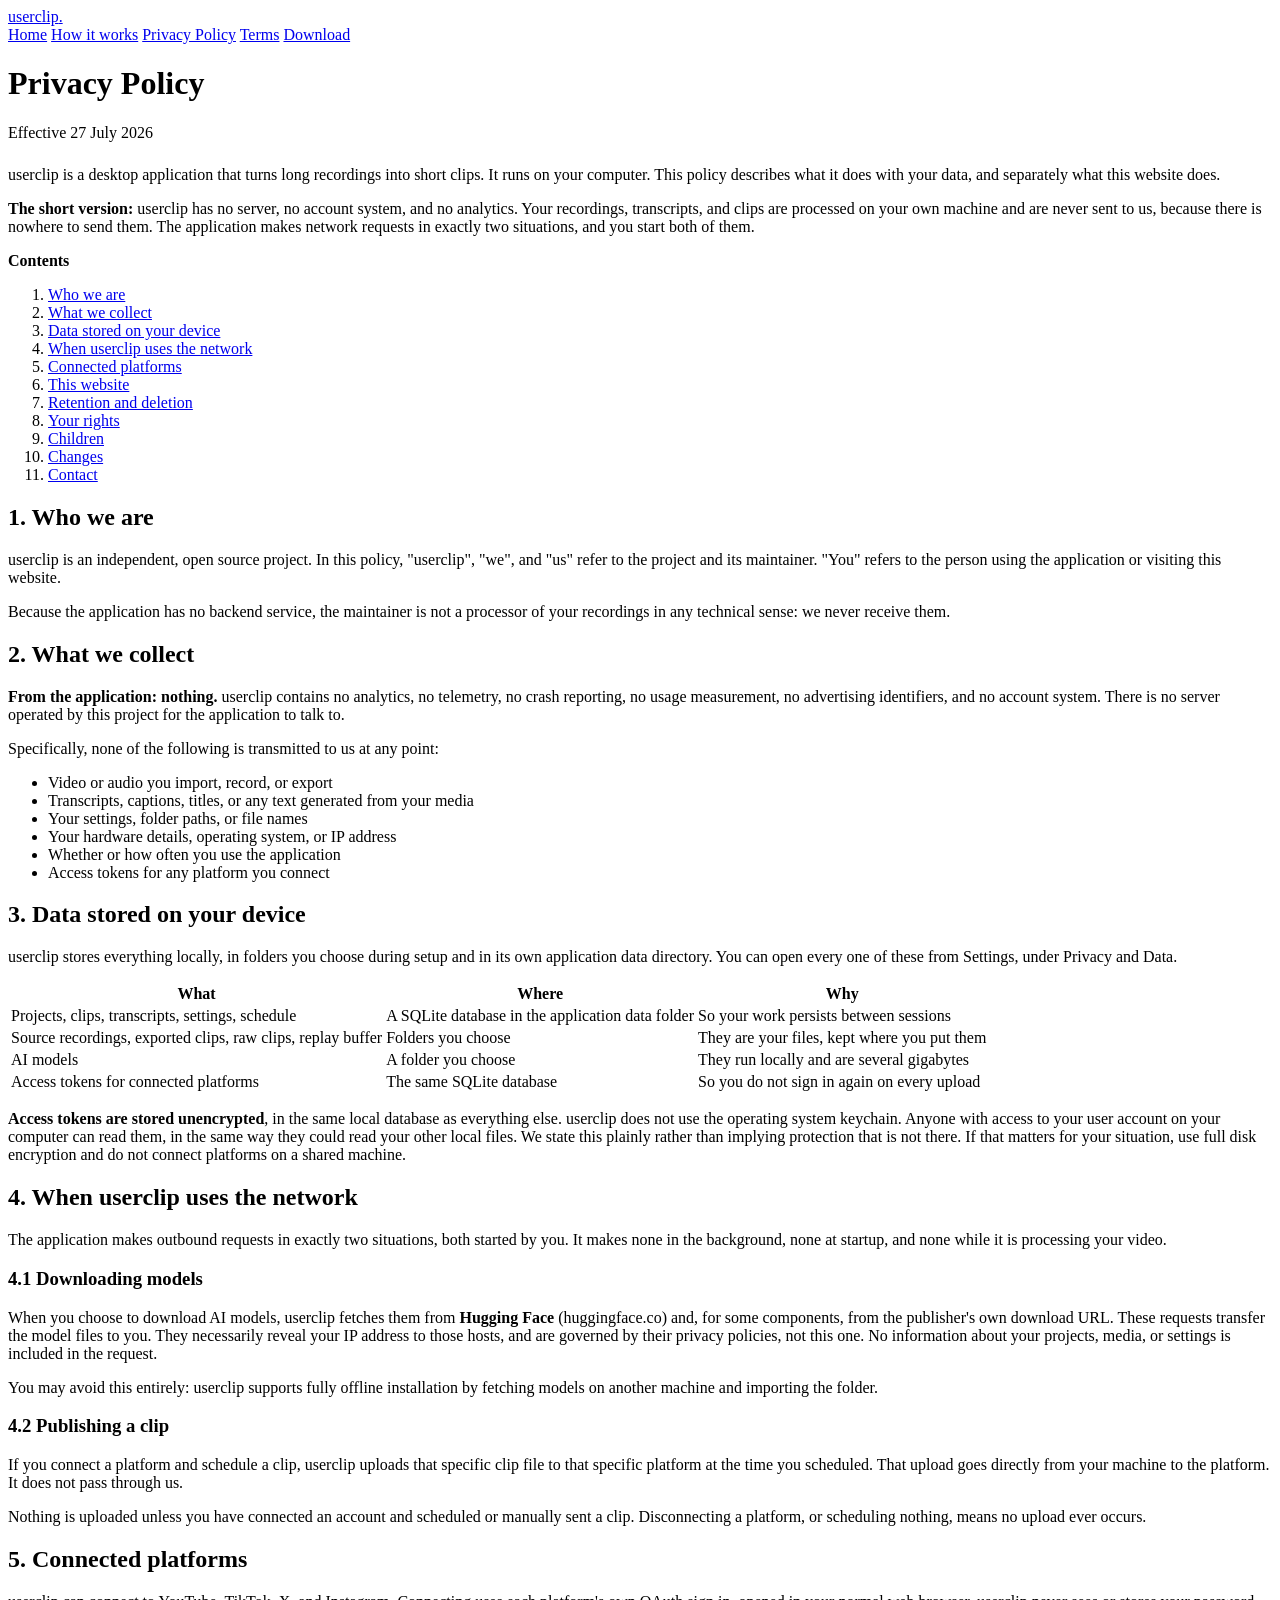
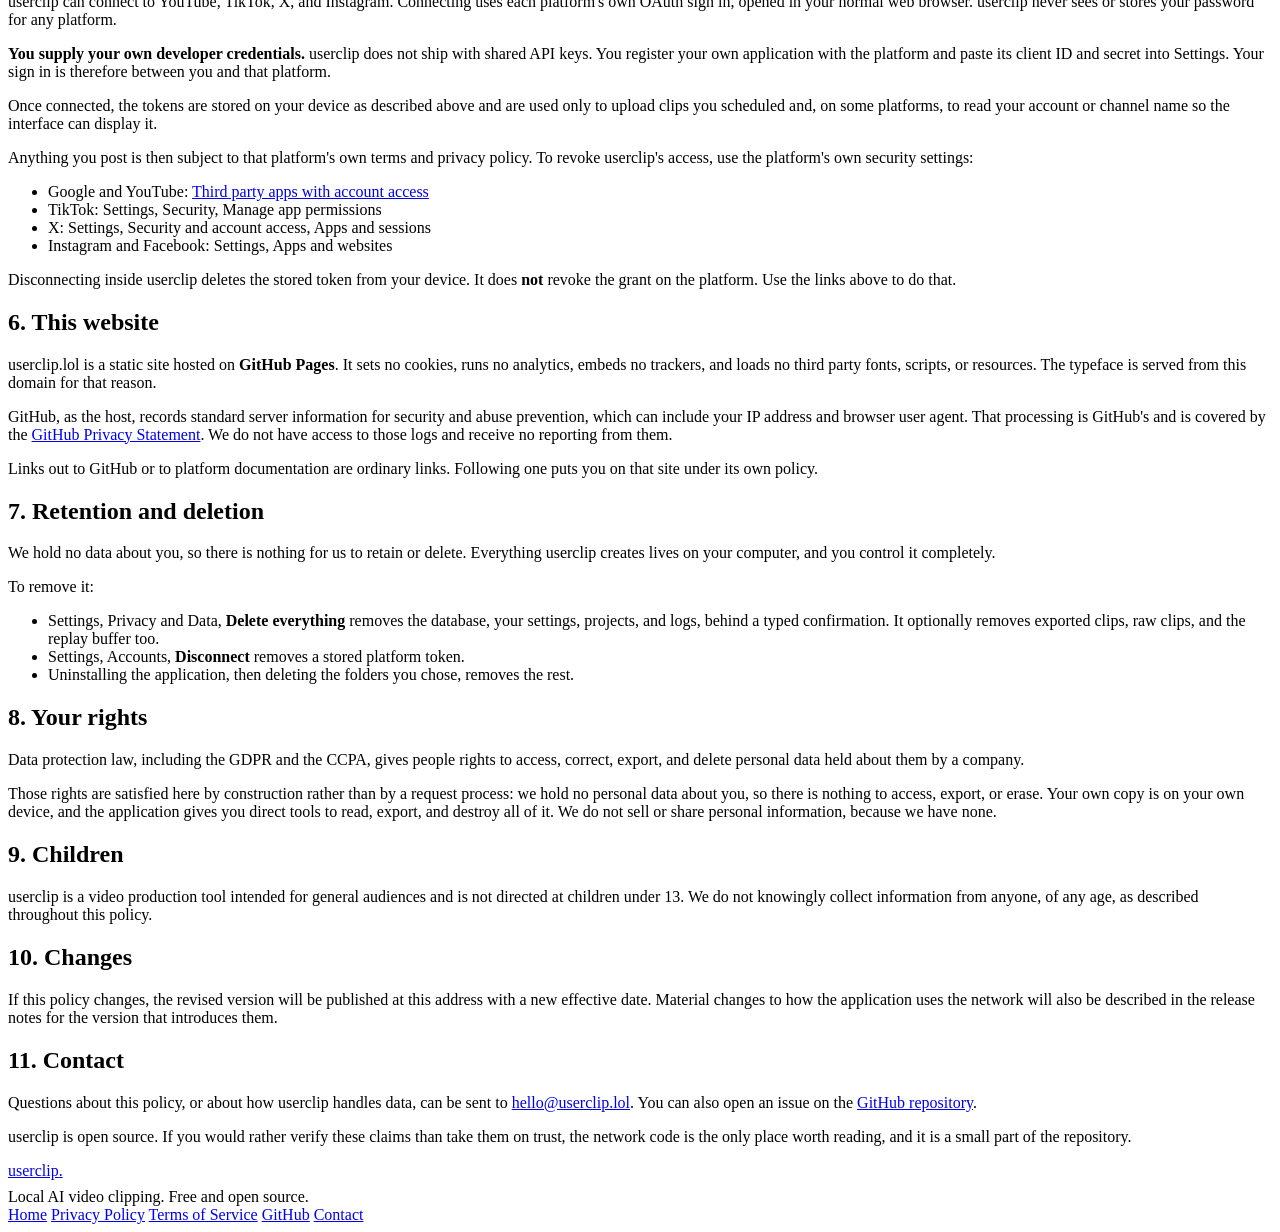
==== docs/privacy/index.html @ c7c65d2a "Add files via upload" ====
<!doctype html>
<html lang="en" class="no-js">
<head>
<meta charset="utf-8">
<meta name="viewport" content="width=device-width, initial-scale=1">
<title>Privacy Policy - userclip</title>
<meta name="description" content="How userclip handles your data. Everything is processed on your own machine; the only outbound traffic is the model downloader and platforms you connect yourself.">
<link rel="canonical" href="https://userclip.lol/privacy">
<link rel="stylesheet" href="/styles.css">
<script>document.documentElement.classList.remove("no-js");</script>
</head>
<body>
<div class="ambient" aria-hidden="true"></div>

<div class="page">
<header class="site-header">
  <div class="wrap">
    <a class="wordmark" href="/">userclip<span>.</span></a>
    <nav class="site-nav" aria-label="Main">
      <a href="/">Home</a>
      <a href="/#pipeline">How it works</a>
      <a href="/privacy" aria-current="page">Privacy Policy</a>
      <a href="/terms">Terms</a>
      <a class="nav-cta" href="https://github.com/JURMR/userclip/releases">Download</a>
    </nav>
  </div>
</header>

<main class="legal">
<div class="wrap wrap-narrow">

<h1>Privacy Policy</h1>
<span class="effective">Effective 27 July 2026</span>

<p style="margin-top:1.5rem">
  userclip is a desktop application that turns long recordings into short clips.
  It runs on your computer. This policy describes what it does with your data,
  and separately what this website does.
</p>

<p>
  <strong>The short version:</strong> userclip has no server, no account system,
  and no analytics. Your recordings, transcripts, and clips are processed on your
  own machine and are never sent to us, because there is nowhere to send them.
  The application makes network requests in exactly two situations, and you start
  both of them.
</p>

<div class="toc">
  <p><strong>Contents</strong></p>
  <ol>
    <li><a href="#who">Who we are</a></li>
    <li><a href="#collect">What we collect</a></li>
    <li><a href="#local">Data stored on your device</a></li>
    <li><a href="#network">When userclip uses the network</a></li>
    <li><a href="#platforms">Connected platforms</a></li>
    <li><a href="#website">This website</a></li>
    <li><a href="#retention">Retention and deletion</a></li>
    <li><a href="#rights">Your rights</a></li>
    <li><a href="#children">Children</a></li>
    <li><a href="#changes">Changes</a></li>
    <li><a href="#contact">Contact</a></li>
  </ol>
</div>

<h2 id="who">1. Who we are</h2>
<p>
  userclip is an independent, open source project. In this policy, "userclip",
  "we", and "us" refer to the project and its maintainer. "You" refers to the
  person using the application or visiting this website.
</p>
<p>
  Because the application has no backend service, the maintainer is not a
  processor of your recordings in any technical sense: we never receive them.
</p>

<h2 id="collect">2. What we collect</h2>
<p><strong>From the application: nothing.</strong> userclip contains no
analytics, no telemetry, no crash reporting, no usage measurement, no
advertising identifiers, and no account system. There is no server operated by
this project for the application to talk to.</p>

<p>Specifically, none of the following is transmitted to us at any point:</p>
<ul>
  <li>Video or audio you import, record, or export</li>
  <li>Transcripts, captions, titles, or any text generated from your media</li>
  <li>Your settings, folder paths, or file names</li>
  <li>Your hardware details, operating system, or IP address</li>
  <li>Whether or how often you use the application</li>
  <li>Access tokens for any platform you connect</li>
</ul>

<h2 id="local">3. Data stored on your device</h2>
<p>
  userclip stores everything locally, in folders you choose during setup and in
  its own application data directory. You can open every one of these from
  Settings, under Privacy and Data.
</p>

<table>
  <thead>
    <tr><th>What</th><th>Where</th><th>Why</th></tr>
  </thead>
  <tbody>
    <tr>
      <td>Projects, clips, transcripts, settings, schedule</td>
      <td>A SQLite database in the application data folder</td>
      <td>So your work persists between sessions</td>
    </tr>
    <tr>
      <td>Source recordings, exported clips, raw clips, replay buffer</td>
      <td>Folders you choose</td>
      <td>They are your files, kept where you put them</td>
    </tr>
    <tr>
      <td>AI models</td>
      <td>A folder you choose</td>
      <td>They run locally and are several gigabytes</td>
    </tr>
    <tr>
      <td>Access tokens for connected platforms</td>
      <td>The same SQLite database</td>
      <td>So you do not sign in again on every upload</td>
    </tr>
  </tbody>
</table>

<p>
  <strong>Access tokens are stored unencrypted</strong>, in the same local
  database as everything else. userclip does not use the operating system
  keychain. Anyone with access to your user account on your computer can read
  them, in the same way they could read your other local files. We state this
  plainly rather than implying protection that is not there. If that matters for
  your situation, use full disk encryption and do not connect platforms on a
  shared machine.
</p>

<h2 id="network">4. When userclip uses the network</h2>
<p>
  The application makes outbound requests in exactly two situations, both
  started by you. It makes none in the background, none at startup, and none
  while it is processing your video.
</p>

<h3>4.1 Downloading models</h3>
<p>
  When you choose to download AI models, userclip fetches them from
  <strong>Hugging Face</strong> (huggingface.co) and, for some components, from
  the publisher's own download URL. These requests transfer the model files to
  you. They necessarily reveal your IP address to those hosts, and are governed
  by their privacy policies, not this one. No information about your projects,
  media, or settings is included in the request.
</p>
<p>
  You may avoid this entirely: userclip supports fully offline installation by
  fetching models on another machine and importing the folder.
</p>

<h3>4.2 Publishing a clip</h3>
<p>
  If you connect a platform and schedule a clip, userclip uploads that specific
  clip file to that specific platform at the time you scheduled. That upload
  goes directly from your machine to the platform. It does not pass through us.
</p>
<p>
  Nothing is uploaded unless you have connected an account and scheduled or
  manually sent a clip. Disconnecting a platform, or scheduling nothing, means
  no upload ever occurs.
</p>

<h2 id="platforms">5. Connected platforms</h2>
<p>
  userclip can connect to YouTube, TikTok, X, and Instagram. Connecting uses each
  platform's own OAuth sign in, opened in your normal web browser. userclip never
  sees or stores your password for any platform.
</p>
<p>
  <strong>You supply your own developer credentials.</strong> userclip does not
  ship with shared API keys. You register your own application with the platform
  and paste its client ID and secret into Settings. Your sign in is therefore
  between you and that platform.
</p>
<p>
  Once connected, the tokens are stored on your device as described above and
  are used only to upload clips you scheduled and, on some platforms, to read
  your account or channel name so the interface can display it.
</p>
<p>
  Anything you post is then subject to that platform's own terms and privacy
  policy. To revoke userclip's access, use the platform's own security settings:
</p>
<ul>
  <li>Google and YouTube: <a href="https://myaccount.google.com/permissions" rel="noopener">Third party apps with account access</a></li>
  <li>TikTok: Settings, Security, Manage app permissions</li>
  <li>X: Settings, Security and account access, Apps and sessions</li>
  <li>Instagram and Facebook: Settings, Apps and websites</li>
</ul>
<p>
  Disconnecting inside userclip deletes the stored token from your device. It
  does <strong>not</strong> revoke the grant on the platform. Use the links above
  to do that.
</p>

<h2 id="website">6. This website</h2>
<p>
  userclip.lol is a static site hosted on <strong>GitHub Pages</strong>. It sets
  no cookies, runs no analytics, embeds no trackers, and loads no third party
  fonts, scripts, or resources. The typeface is served from this domain for that
  reason.
</p>
<p>
  GitHub, as the host, records standard server information for security and
  abuse prevention, which can include your IP address and browser user agent.
  That processing is GitHub's and is covered by the
  <a href="https://docs.github.com/site-policy/privacy-policies/github-general-privacy-statement" rel="noopener">GitHub Privacy Statement</a>.
  We do not have access to those logs and receive no reporting from them.
</p>
<p>
  Links out to GitHub or to platform documentation are ordinary links. Following
  one puts you on that site under its own policy.
</p>

<h2 id="retention">7. Retention and deletion</h2>
<p>
  We hold no data about you, so there is nothing for us to retain or delete.
  Everything userclip creates lives on your computer, and you control it
  completely.
</p>
<p>To remove it:</p>
<ul>
  <li>Settings, Privacy and Data, <strong>Delete everything</strong> removes the database, your settings, projects, and logs, behind a typed confirmation. It optionally removes exported clips, raw clips, and the replay buffer too.</li>
  <li>Settings, Accounts, <strong>Disconnect</strong> removes a stored platform token.</li>
  <li>Uninstalling the application, then deleting the folders you chose, removes the rest.</li>
</ul>

<h2 id="rights">8. Your rights</h2>
<p>
  Data protection law, including the GDPR and the CCPA, gives people rights to
  access, correct, export, and delete personal data held about them by a company.
</p>
<p>
  Those rights are satisfied here by construction rather than by a request
  process: we hold no personal data about you, so there is nothing to access,
  export, or erase. Your own copy is on your own device, and the application
  gives you direct tools to read, export, and destroy all of it. We do not sell
  or share personal information, because we have none.
</p>

<h2 id="children">9. Children</h2>
<p>
  userclip is a video production tool intended for general audiences and is not
  directed at children under 13. We do not knowingly collect information from
  anyone, of any age, as described throughout this policy.
</p>

<h2 id="changes">10. Changes</h2>
<p>
  If this policy changes, the revised version will be published at this address
  with a new effective date. Material changes to how the application uses the
  network will also be described in the release notes for the version that
  introduces them.
</p>

<h2 id="contact">11. Contact</h2>
<p>
  Questions about this policy, or about how userclip handles data, can be sent to
  <a href="mailto:hello@userclip.lol">hello@userclip.lol</a>. You can also open
  an issue on the <a href="https://github.com/JURMR/userclip" rel="noopener">GitHub repository</a>.
</p>
<p class="subtle">
  userclip is open source. If you would rather verify these claims than take
  them on trust, the network code is the only place worth reading, and it is a
  small part of the repository.
</p>

</div>
</main>

<footer class="site-footer">
  <div class="wrap">
    <div>
      <a class="wordmark" href="/">userclip<span>.</span></a>
      <p class="subtle" style="margin:0.5rem 0 0">Local AI video clipping. Free and open source.</p>
    </div>
    <nav aria-label="Footer">
      <a href="/">Home</a>
      <a href="/privacy">Privacy Policy</a>
      <a href="/terms">Terms of Service</a>
      <a href="https://github.com/JURMR/userclip">GitHub</a>
      <a href="mailto:hello@userclip.lol">Contact</a>
    </nav>
  </div>
</footer>
</div>
</body>
</html>
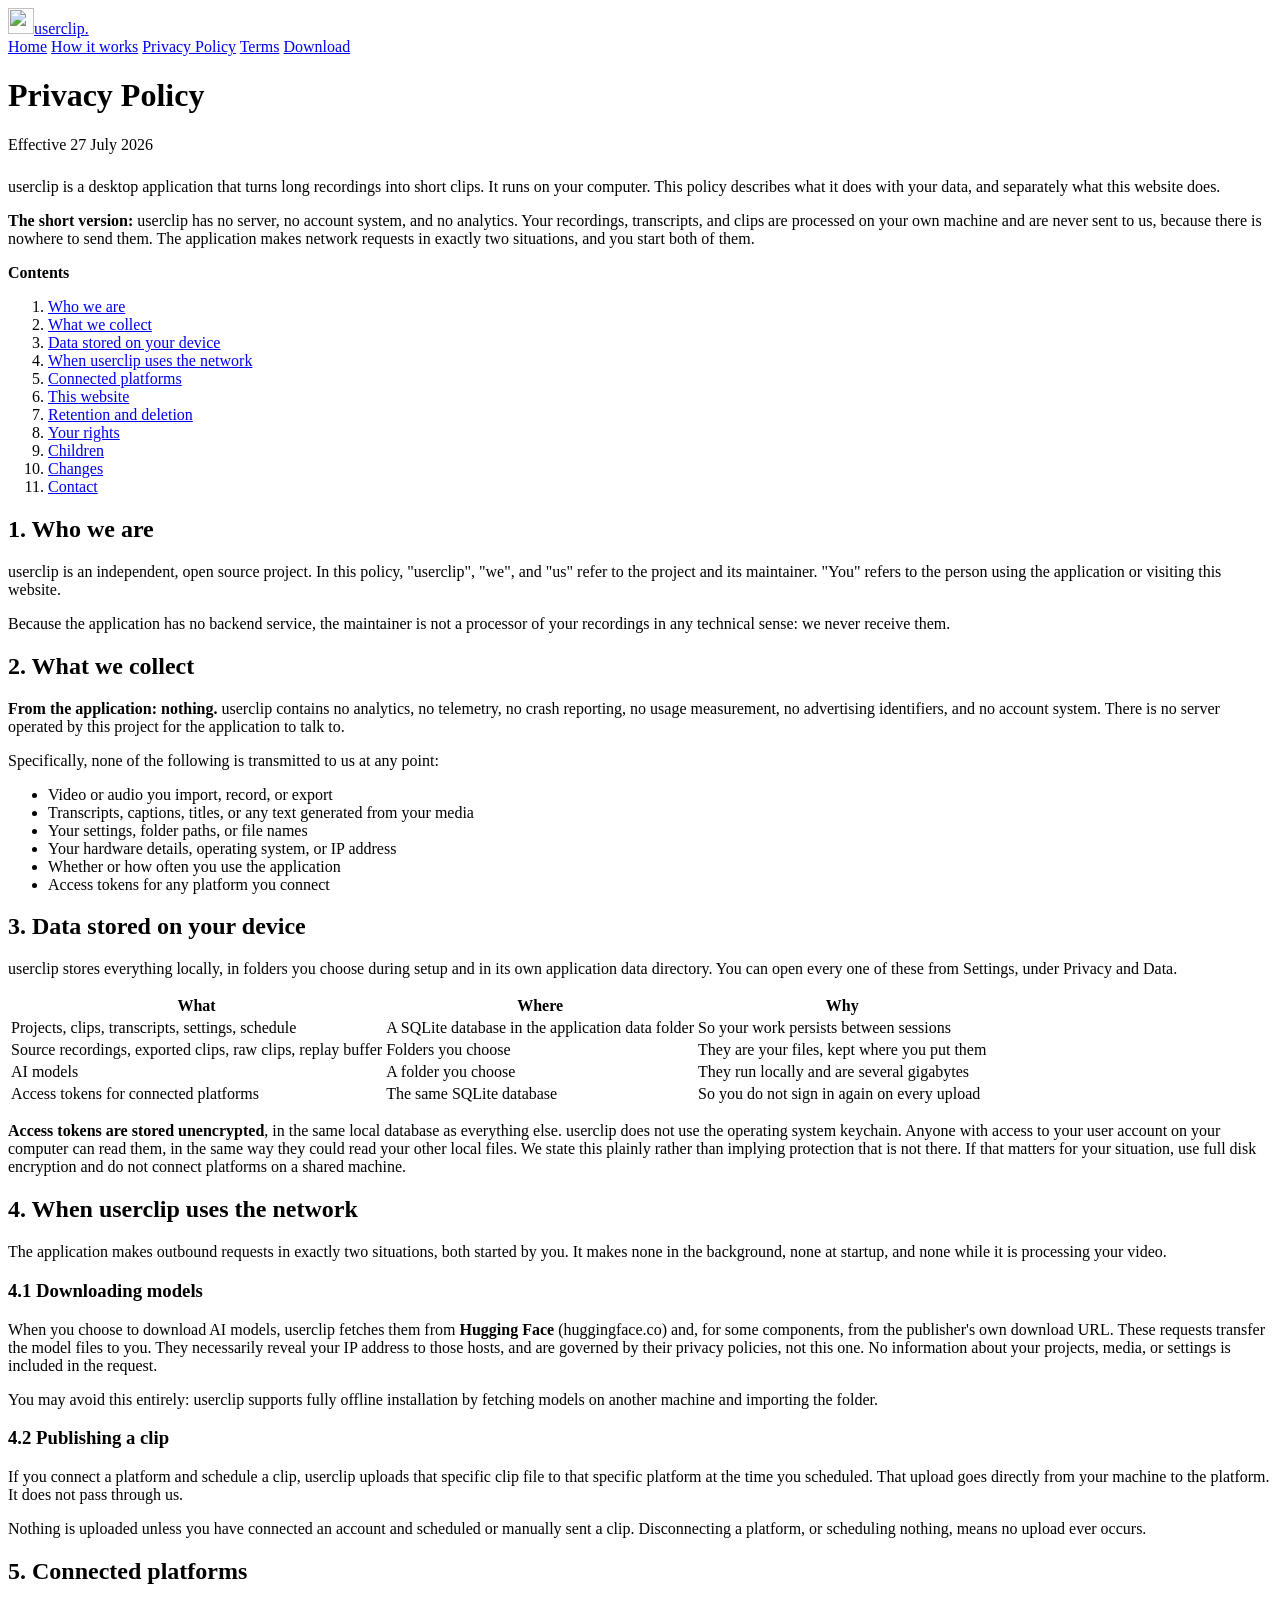
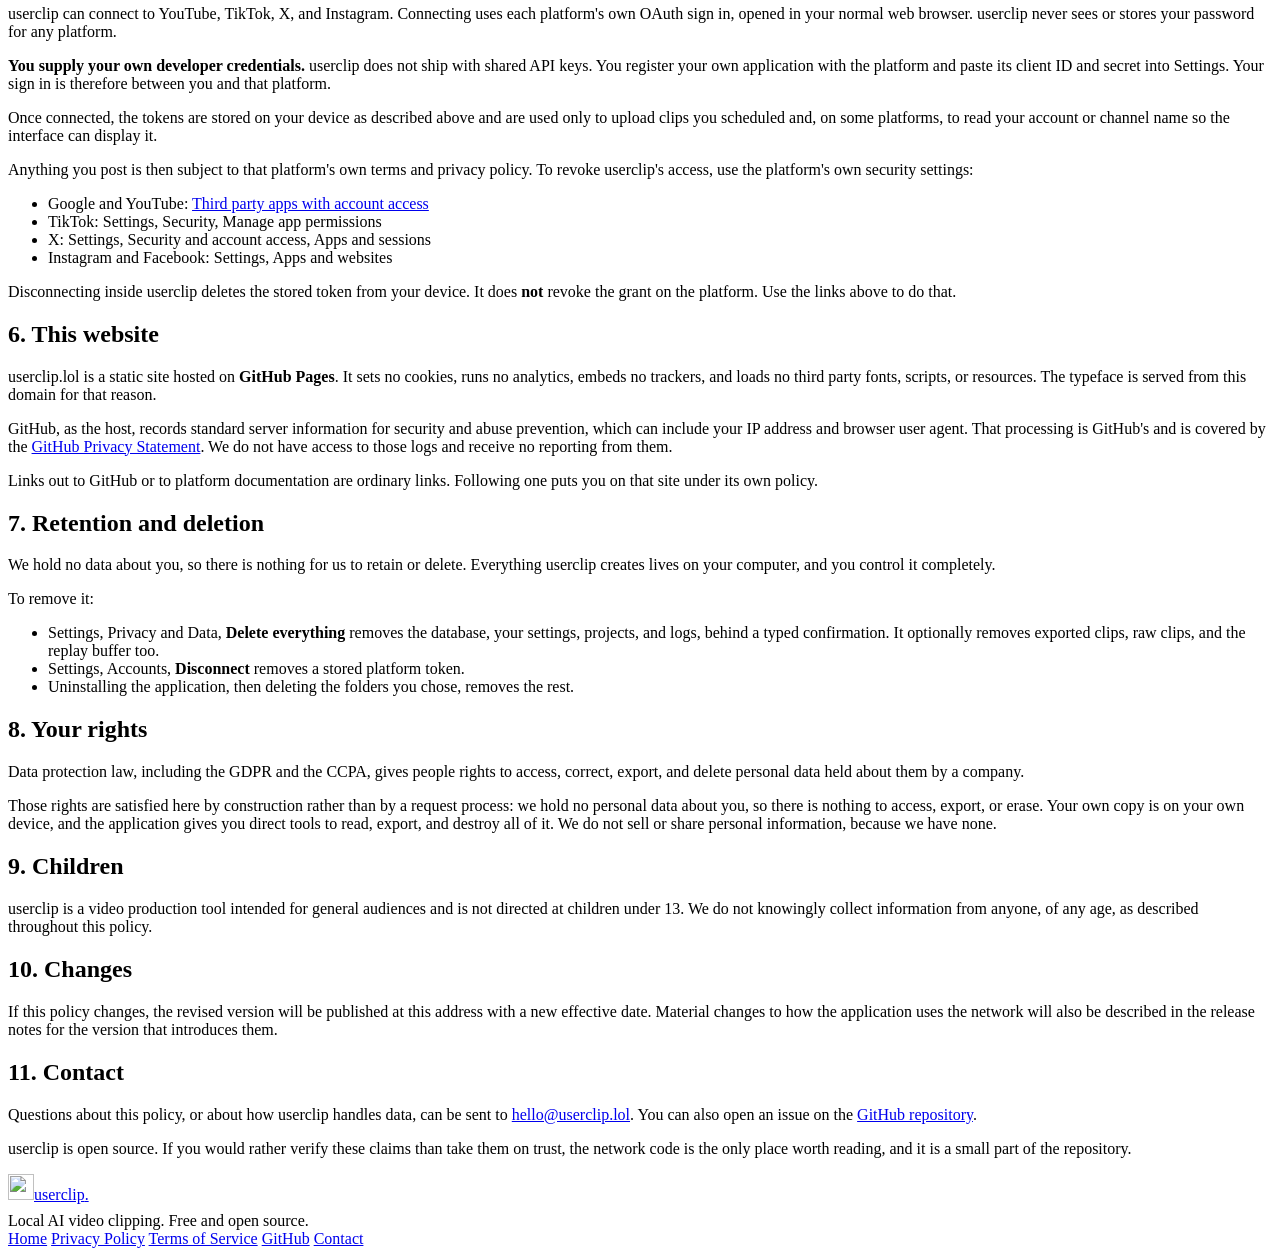
==== commit aacdcf92: "Add files via upload" ====
--- a/docs/privacy/index.html
+++ b/docs/privacy/index.html
@@ -6,6 +6,9 @@
 <title>Privacy Policy - userclip</title>
 <meta name="description" content="How userclip handles your data. Everything is processed on your own machine; the only outbound traffic is the model downloader and platforms you connect yourself.">
 <link rel="canonical" href="https://userclip.lol/privacy">
+<link rel="icon" href="/favicon.ico" sizes="any">
+<link rel="icon" href="/assets/logo.svg" type="image/svg+xml">
+<link rel="apple-touch-icon" href="/assets/logo-512.png">
 <link rel="stylesheet" href="/styles.css">
 <script>document.documentElement.classList.remove("no-js");</script>
 </head>
@@ -15,7 +18,7 @@
 <div class="page">
 <header class="site-header">
   <div class="wrap">
-    <a class="wordmark" href="/">userclip<span>.</span></a>
+    <a class="wordmark" href="/"><img src="/assets/logo.svg" alt="" width="26" height="26">userclip<span>.</span></a>
     <nav class="site-nav" aria-label="Main">
       <a href="/">Home</a>
       <a href="/#pipeline">How it works</a>
@@ -279,7 +282,7 @@
 <footer class="site-footer">
   <div class="wrap">
     <div>
-      <a class="wordmark" href="/">userclip<span>.</span></a>
+      <a class="wordmark" href="/"><img src="/assets/logo.svg" alt="" width="26" height="26">userclip<span>.</span></a>
       <p class="subtle" style="margin:0.5rem 0 0">Local AI video clipping. Free and open source.</p>
     </div>
     <nav aria-label="Footer">
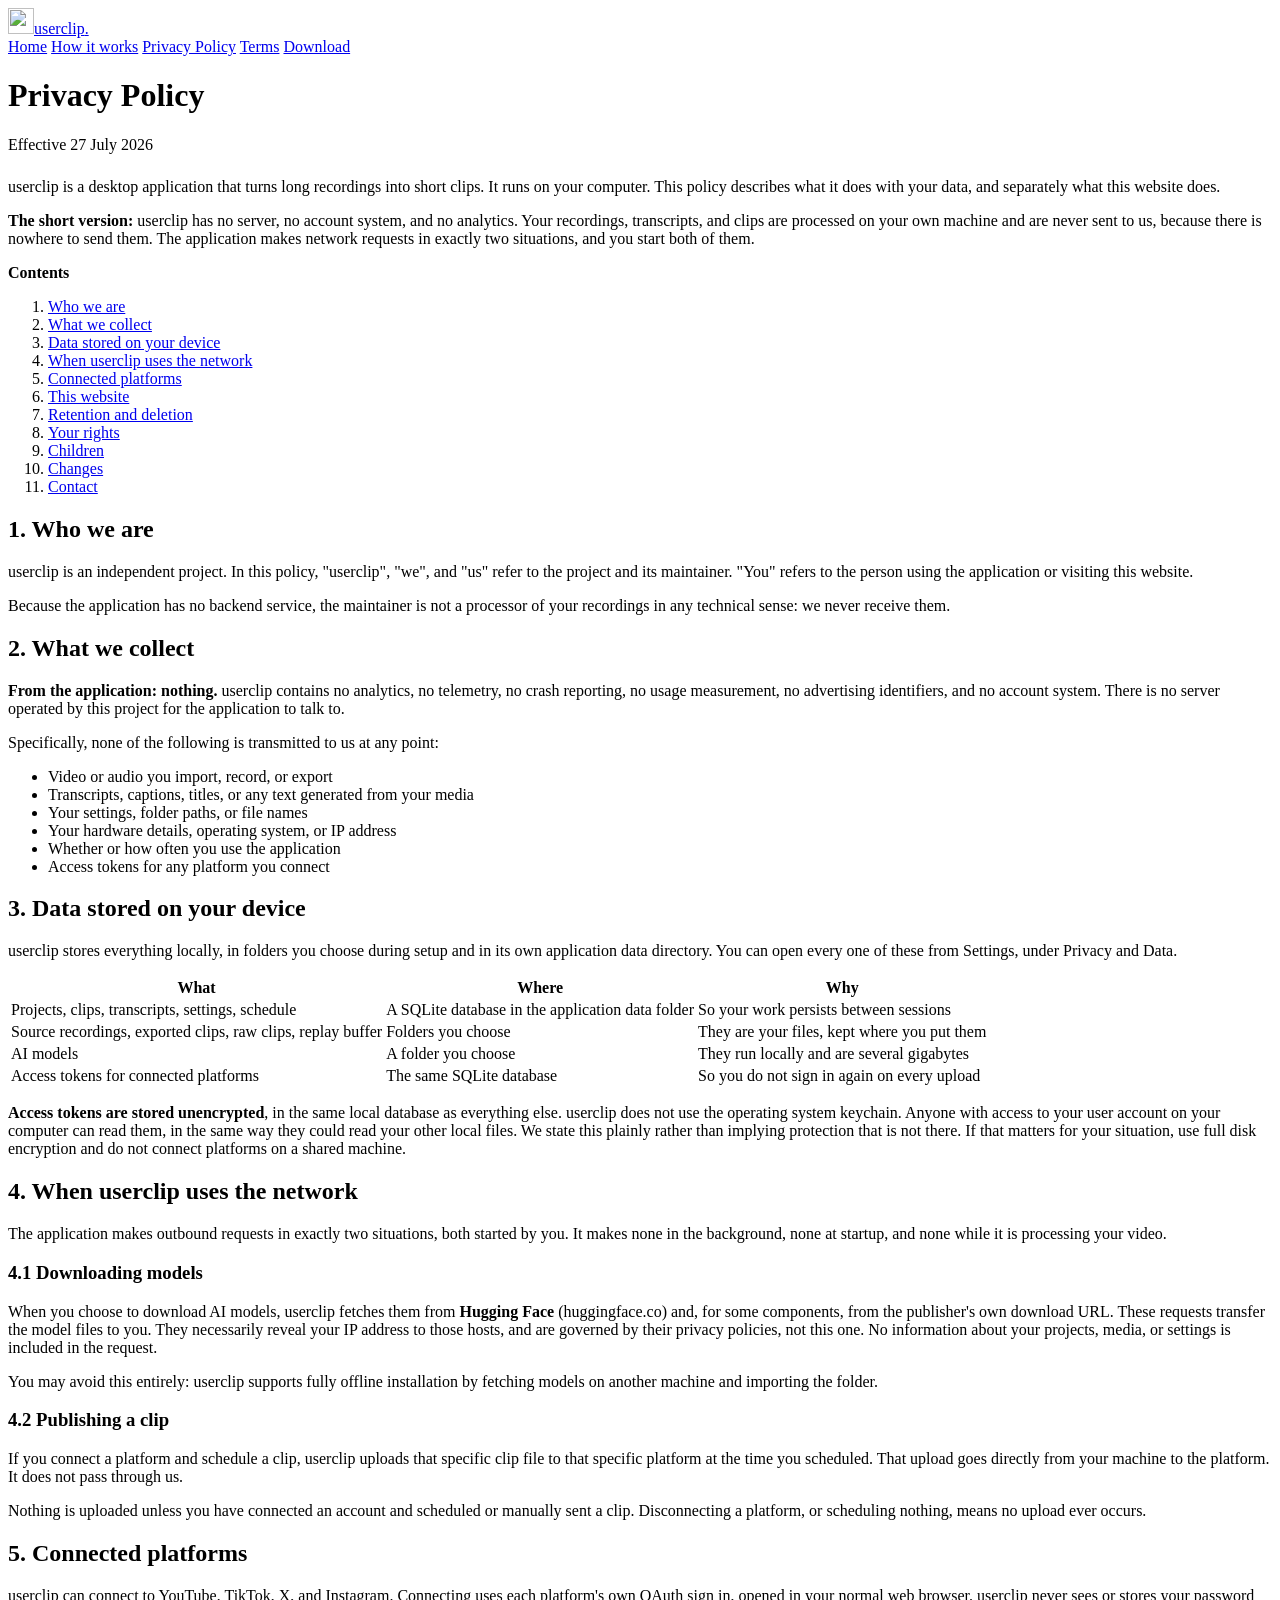
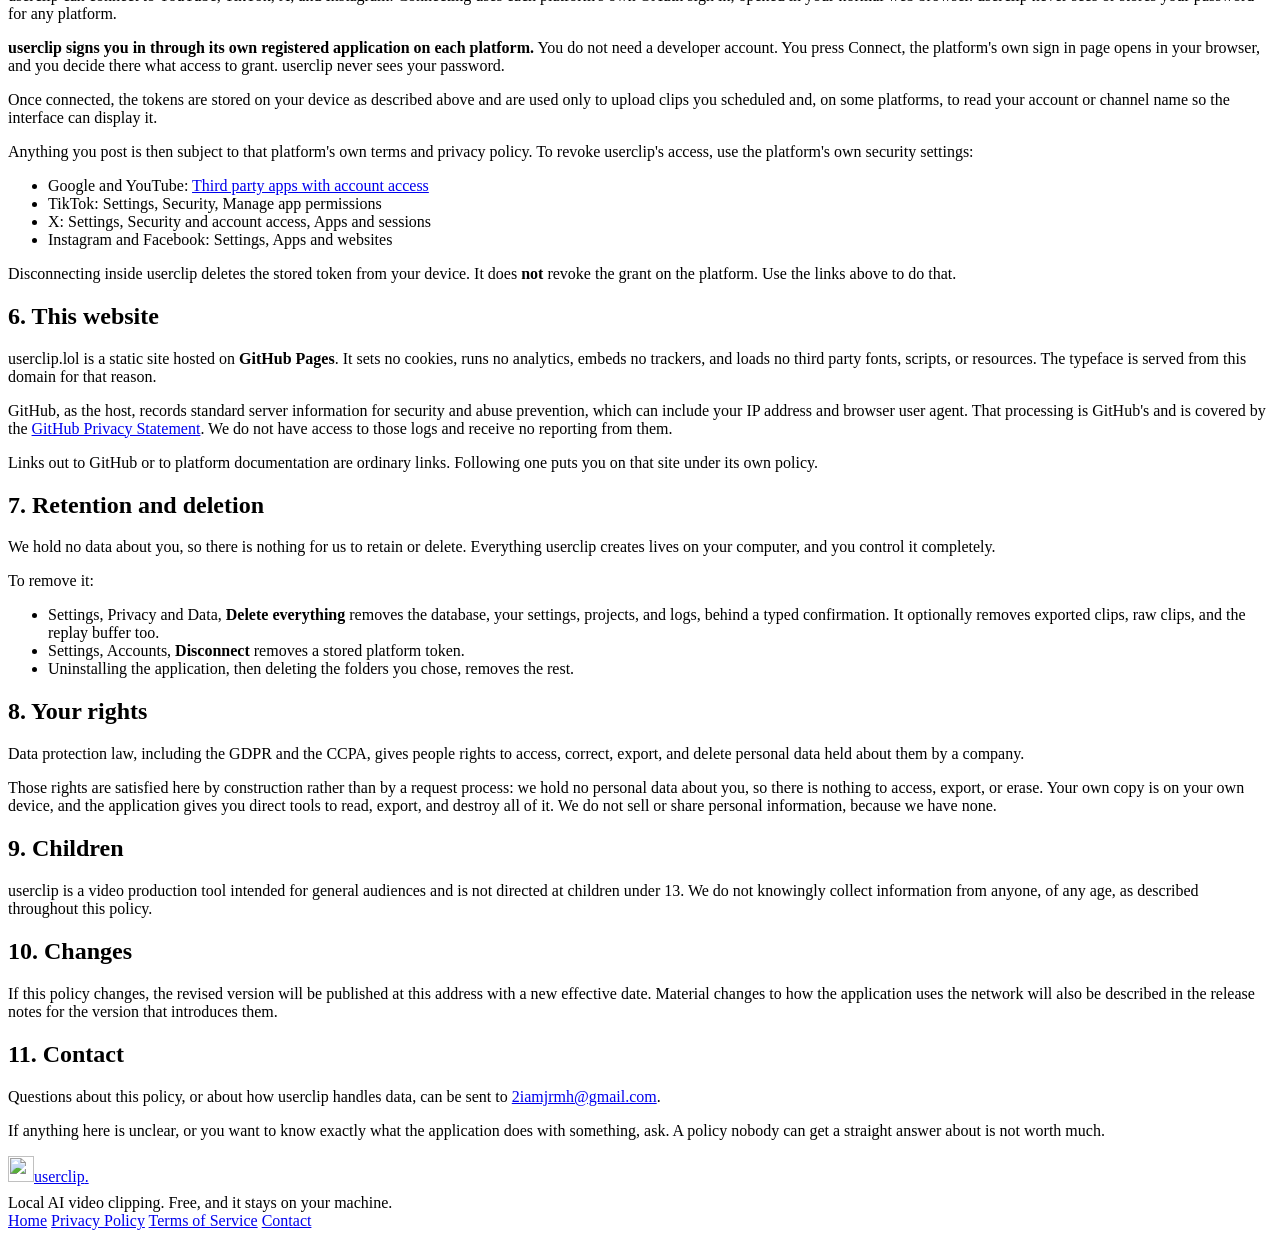
==== commit 8d30c0d1: "Add files via upload" ====
--- a/docs/privacy/index.html
+++ b/docs/privacy/index.html
@@ -68,9 +68,9 @@
 
 <h2 id="who">1. Who we are</h2>
 <p>
-  userclip is an independent, open source project. In this policy, "userclip",
-  "we", and "us" refer to the project and its maintainer. "You" refers to the
-  person using the application or visiting this website.
+  userclip is an independent project. In this policy, "userclip", "we", and
+  "us" refer to the project and its maintainer. "You" refers to the person
+  using the application or visiting this website.
 </p>
 <p>
   Because the application has no backend service, the maintainer is not a
@@ -178,10 +178,10 @@
   sees or stores your password for any platform.
 </p>
 <p>
-  <strong>You supply your own developer credentials.</strong> userclip does not
-  ship with shared API keys. You register your own application with the platform
-  and paste its client ID and secret into Settings. Your sign in is therefore
-  between you and that platform.
+  <strong>userclip signs you in through its own registered application on each
+  platform.</strong> You do not need a developer account. You press Connect,
+  the platform's own sign in page opens in your browser, and you decide there
+  what access to grant. userclip never sees your password.
 </p>
 <p>
   Once connected, the tokens are stored on your device as described above and
@@ -266,14 +266,13 @@
 
 <h2 id="contact">11. Contact</h2>
 <p>
-  Questions about this policy, or about how userclip handles data, can be sent to
-  <a href="mailto:hello@userclip.lol">hello@userclip.lol</a>. You can also open
-  an issue on the <a href="https://github.com/JURMR/userclip" rel="noopener">GitHub repository</a>.
+  Questions about this policy, or about how userclip handles data, can be sent
+  to <a href="mailto:2iamjrmh@gmail.com">2iamjrmh@gmail.com</a>.
 </p>
 <p class="subtle">
-  userclip is open source. If you would rather verify these claims than take
-  them on trust, the network code is the only place worth reading, and it is a
-  small part of the repository.
+  If anything here is unclear, or you want to know exactly what the
+  application does with something, ask. A policy nobody can get a straight
+  answer about is not worth much.
 </p>
 
 </div>
@@ -283,14 +282,13 @@
   <div class="wrap">
     <div>
       <a class="wordmark" href="/"><img src="/assets/logo.svg" alt="" width="26" height="26">userclip<span>.</span></a>
-      <p class="subtle" style="margin:0.5rem 0 0">Local AI video clipping. Free and open source.</p>
+      <p class="subtle" style="margin:0.5rem 0 0">Local AI video clipping. Free, and it stays on your machine.</p>
     </div>
     <nav aria-label="Footer">
       <a href="/">Home</a>
       <a href="/privacy">Privacy Policy</a>
       <a href="/terms">Terms of Service</a>
-      <a href="https://github.com/JURMR/userclip">GitHub</a>
-      <a href="mailto:hello@userclip.lol">Contact</a>
+            <a href="mailto:2iamjrmh@gmail.com">Contact</a>
     </nav>
   </div>
 </footer>
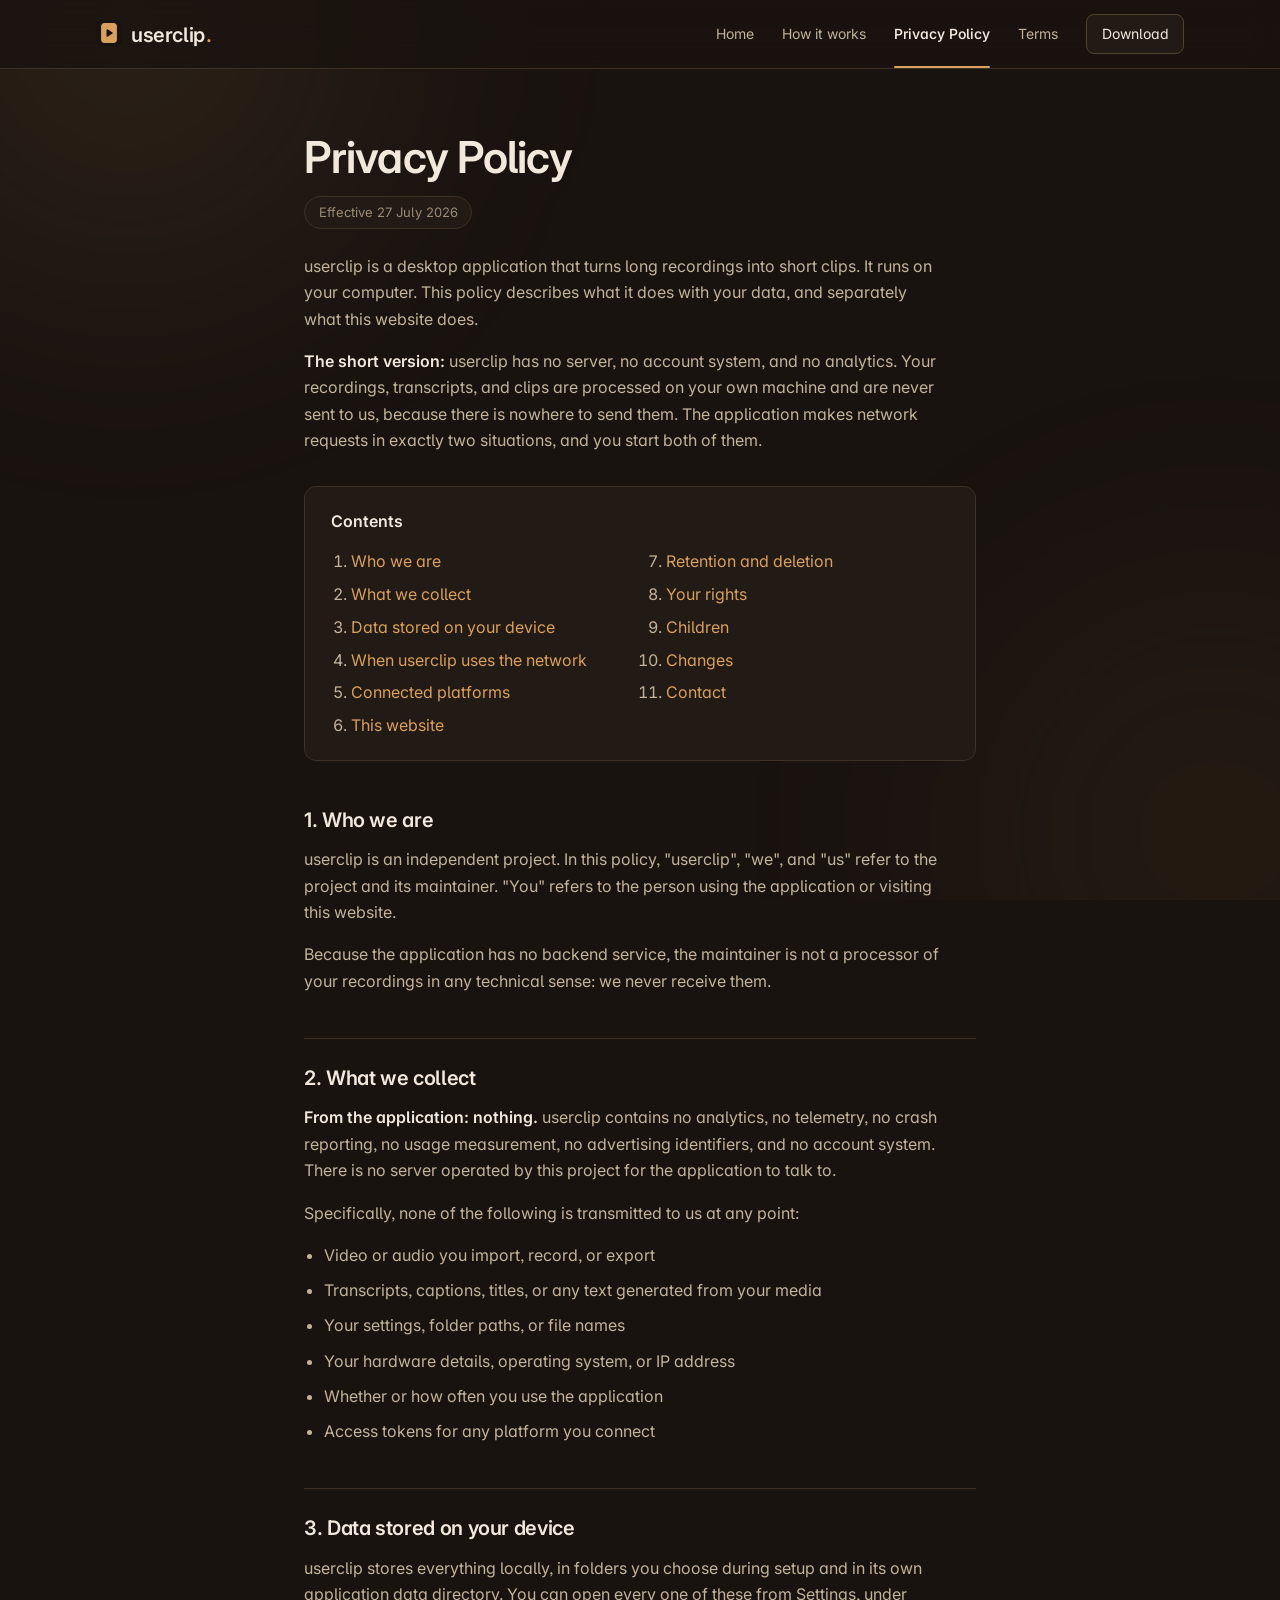
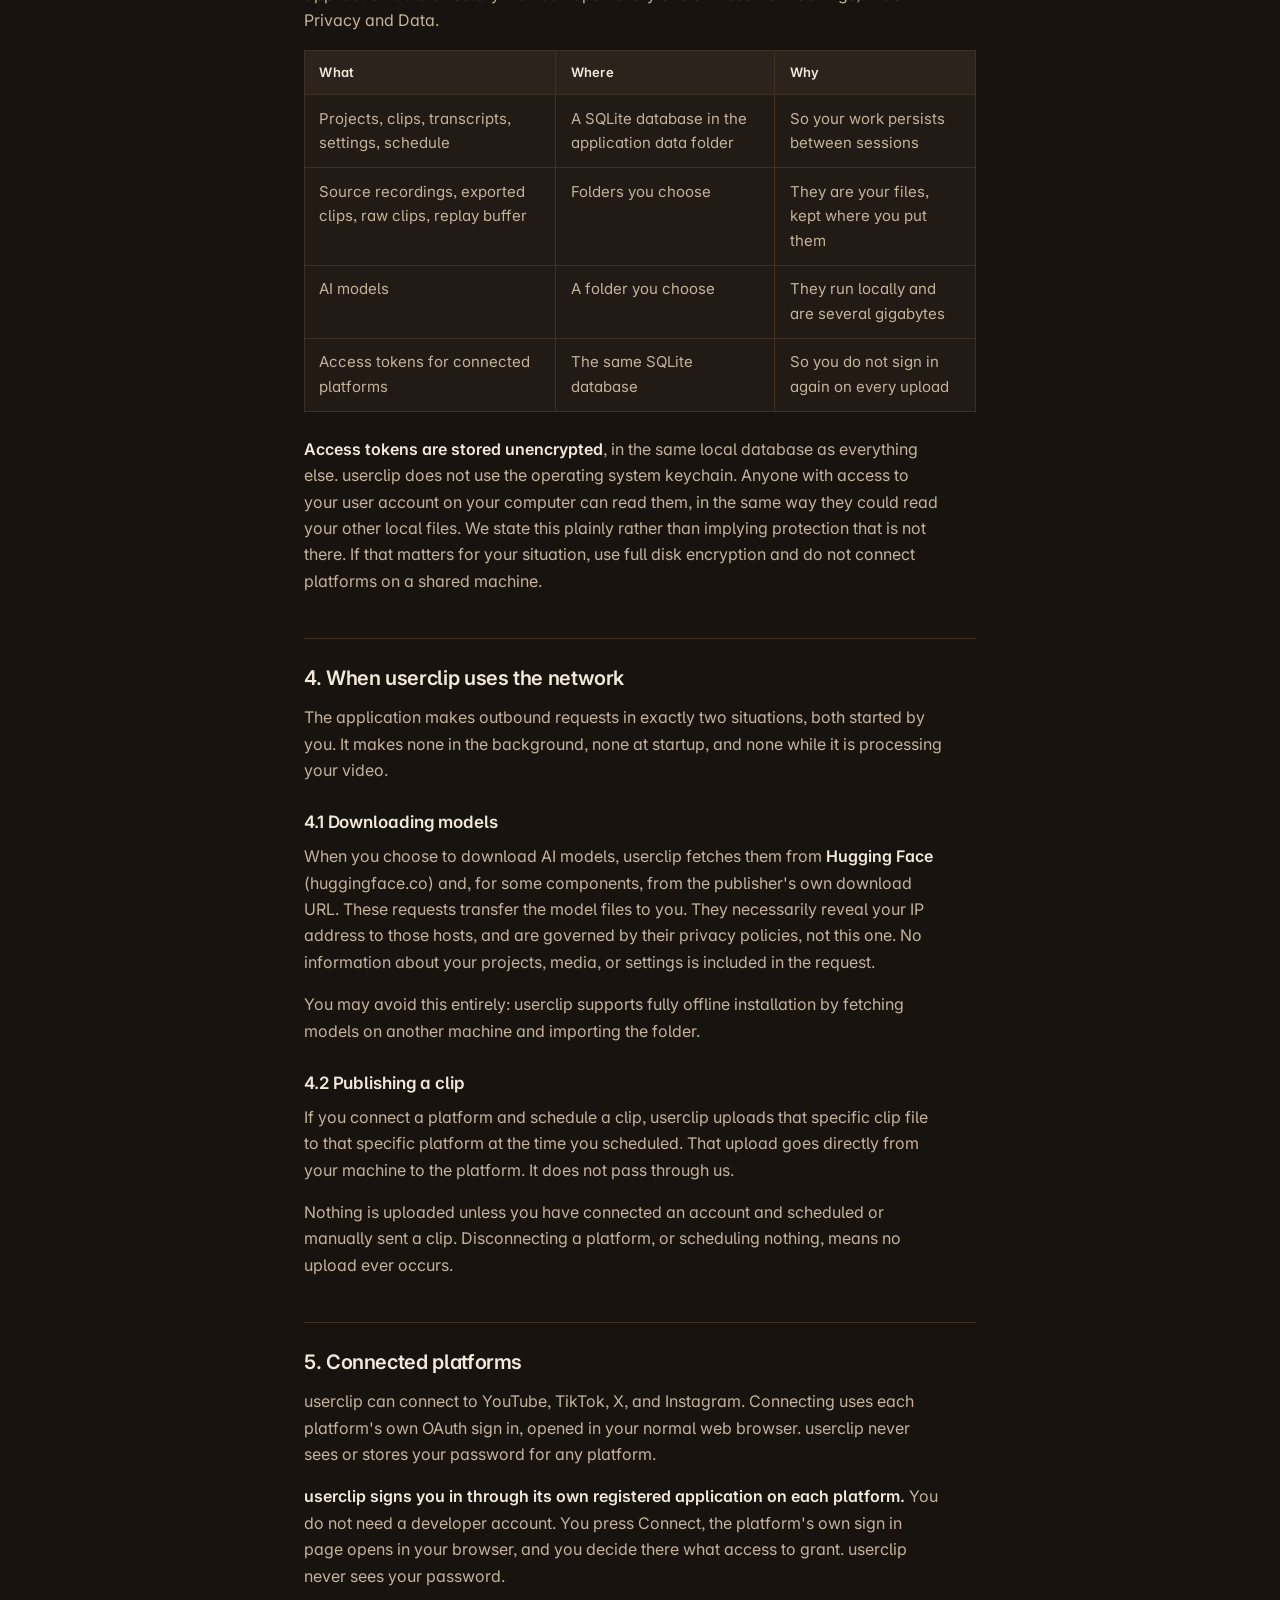
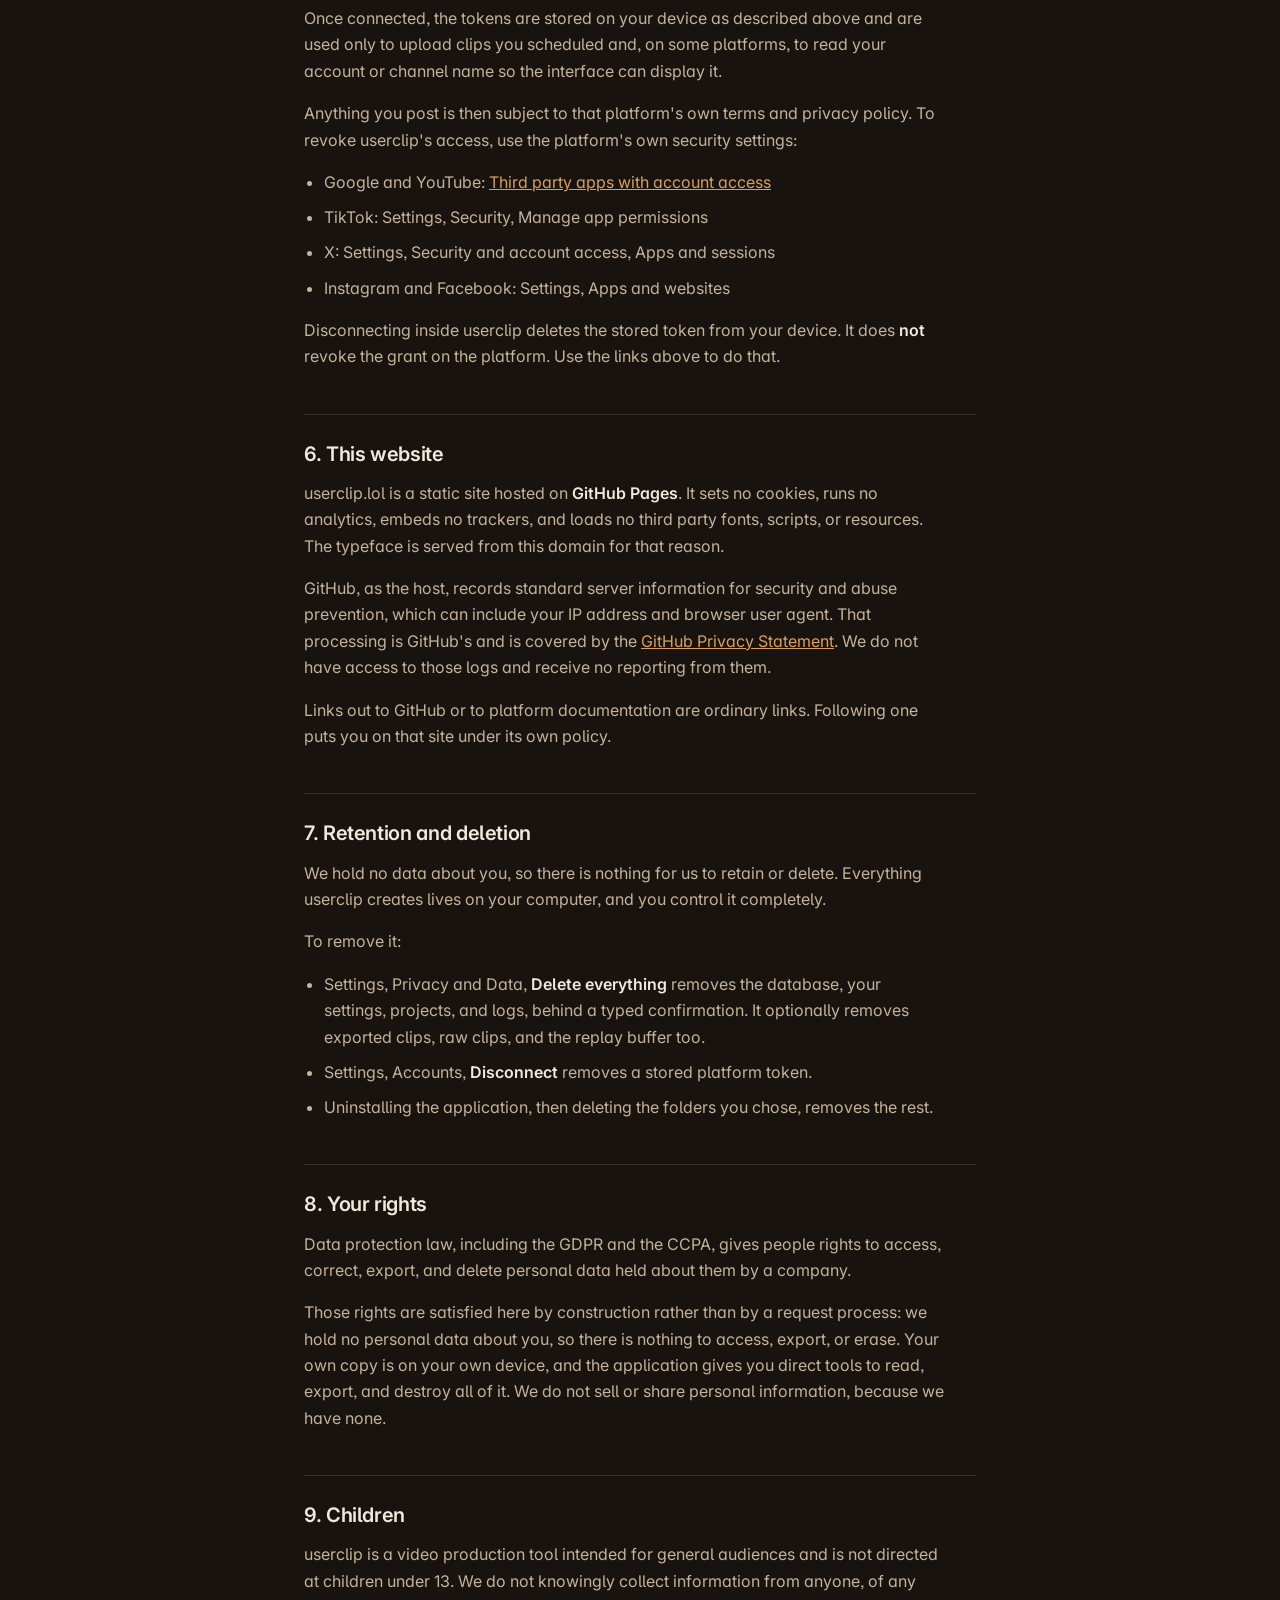
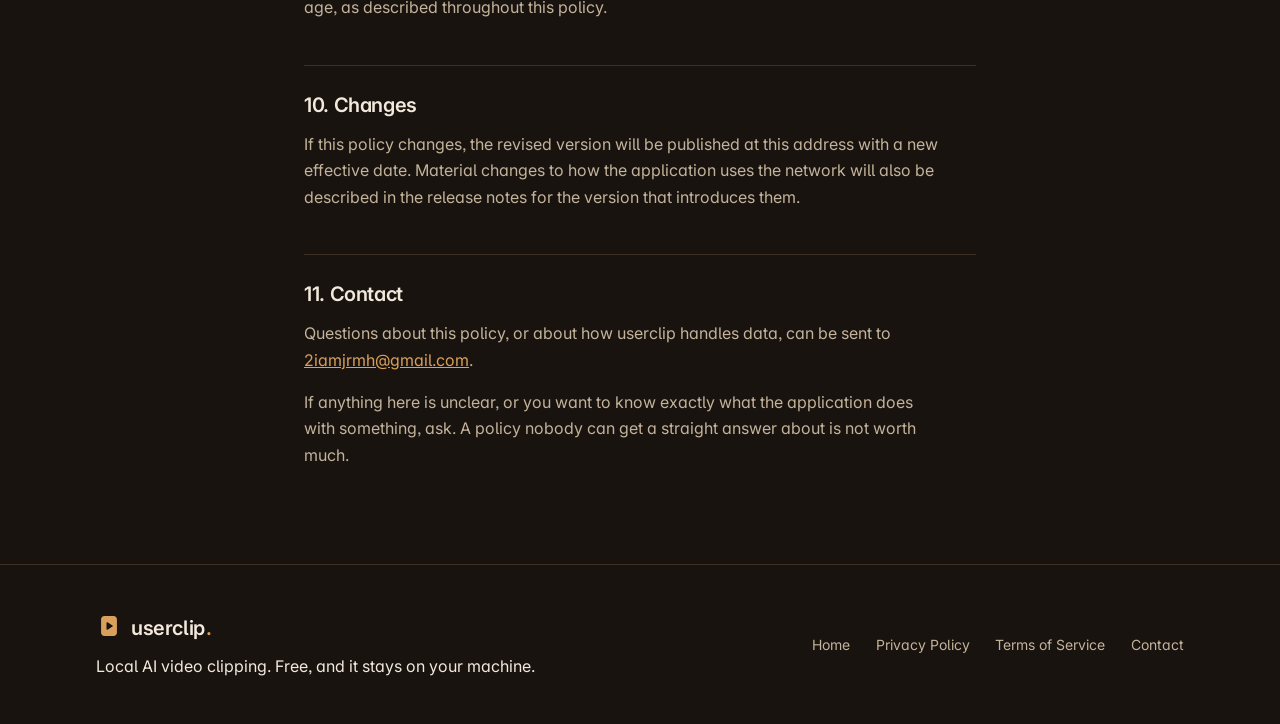
==== commit 14c7bc6f: "Add files via upload" ====
--- a/docs/privacy/index.html
+++ b/docs/privacy/index.html
@@ -6,10 +6,10 @@
 <title>Privacy Policy - userclip</title>
 <meta name="description" content="How userclip handles your data. Everything is processed on your own machine; the only outbound traffic is the model downloader and platforms you connect yourself.">
 <link rel="canonical" href="https://userclip.lol/privacy">
-<link rel="icon" href="/favicon.ico" sizes="any">
-<link rel="icon" href="/assets/logo.svg" type="image/svg+xml">
-<link rel="apple-touch-icon" href="/assets/logo-512.png">
-<link rel="stylesheet" href="/styles.css">
+<link rel="icon" href="../favicon.ico" sizes="any">
+<link rel="icon" href="../assets/logo.svg" type="image/svg+xml">
+<link rel="apple-touch-icon" href="../assets/logo-512.png">
+<link rel="stylesheet" href="../styles.css">
 <script>document.documentElement.classList.remove("no-js");</script>
 </head>
 <body>
@@ -18,12 +18,12 @@
 <div class="page">
 <header class="site-header">
   <div class="wrap">
-    <a class="wordmark" href="/"><img src="/assets/logo.svg" alt="" width="26" height="26">userclip<span>.</span></a>
+    <a class="wordmark" href="../"><img src="../assets/logo.svg" alt="" width="26" height="26">userclip<span>.</span></a>
     <nav class="site-nav" aria-label="Main">
-      <a href="/">Home</a>
-      <a href="/#pipeline">How it works</a>
-      <a href="/privacy" aria-current="page">Privacy Policy</a>
-      <a href="/terms">Terms</a>
+      <a href="../">Home</a>
+      <a href="../#pipeline">How it works</a>
+      <a href="./" aria-current="page">Privacy Policy</a>
+      <a href="../terms/">Terms</a>
       <a class="nav-cta" href="https://github.com/JURMR/userclip/releases">Download</a>
     </nav>
   </div>
@@ -281,13 +281,13 @@
 <footer class="site-footer">
   <div class="wrap">
     <div>
-      <a class="wordmark" href="/"><img src="/assets/logo.svg" alt="" width="26" height="26">userclip<span>.</span></a>
+      <a class="wordmark" href="../"><img src="../assets/logo.svg" alt="" width="26" height="26">userclip<span>.</span></a>
       <p class="subtle" style="margin:0.5rem 0 0">Local AI video clipping. Free, and it stays on your machine.</p>
     </div>
     <nav aria-label="Footer">
-      <a href="/">Home</a>
-      <a href="/privacy">Privacy Policy</a>
-      <a href="/terms">Terms of Service</a>
+      <a href="../">Home</a>
+      <a href="./">Privacy Policy</a>
+      <a href="../terms/">Terms of Service</a>
             <a href="mailto:2iamjrmh@gmail.com">Contact</a>
     </nav>
   </div>
--- a/docs/styles.css
+++ b/docs/styles.css
@@ -0,0 +1,796 @@
+/* userclip.lol
+   ===========================================================================
+   The same design language as the application: warm brown and tan, Inter, and
+   depth carried by a consistent elevation scale. A site that looks nothing like
+   the product it sells makes the product look borrowed.
+
+   No build step and no external requests. GitHub Pages serves these files as
+   they are, and a page promising local processing while pulling fonts from
+   Google would be a bad joke. */
+
+@font-face {
+  font-family: "Inter";
+  src: url("assets/inter.ttf") format("truetype-variations");
+  font-weight: 100 900;
+  font-style: normal;
+  font-display: swap;
+}
+
+:root {
+  --bg: #191310;
+  --surface: #221a15;
+  --surface-raised: #2c231c;
+  --border: #3d3126;
+  --border-strong: #52422f;
+
+  --text: #f2e9dc;
+  --text-muted: #c3b39a;
+  --text-subtle: #9c8b74;
+
+  --accent: #d9a05b;
+  --accent-hover: #e8b573;
+  --accent-quiet: rgb(217 160 91 / 0.12);
+  --on-accent: #1a1209;
+  --success: #9cad7b;
+
+  --elevation-1: 0 1px 2px rgb(0 0 0 / 0.32), inset 0 1px 0 rgb(255 255 255 / 0.035);
+  --elevation-2: 0 2px 6px rgb(0 0 0 / 0.36), 0 1px 2px rgb(0 0 0 / 0.24),
+    inset 0 1px 0 rgb(255 255 255 / 0.045);
+  --elevation-3: 0 10px 24px -6px rgb(0 0 0 / 0.5), 0 3px 8px rgb(0 0 0 / 0.3),
+    inset 0 1px 0 rgb(255 255 255 / 0.055);
+  --elevation-4: 0 32px 64px -16px rgb(0 0 0 / 0.66), 0 12px 24px rgb(0 0 0 / 0.4),
+    inset 0 1px 0 rgb(255 255 255 / 0.07);
+
+  --radius-sm: 8px;
+  --radius: 12px;
+  --radius-lg: 16px;
+
+  /* The built in easings are too weak to read as deliberate. */
+  --ease-out: cubic-bezier(0.23, 1, 0.32, 1);
+
+  /* One spacing rhythm for the whole page, so sections relate rather than each
+     picking their own padding. */
+  --gap-sm: 0.75rem;
+  --gap: 1.25rem;
+  --gap-lg: 2.5rem;
+  --section-y: clamp(3.5rem, 7vw, 5.5rem);
+}
+
+*, *::before, *::after { box-sizing: border-box; }
+
+html { scroll-behavior: smooth; }
+
+body {
+  margin: 0;
+  background: var(--bg);
+  color: var(--text);
+  font-family: "Inter", system-ui, -apple-system, "Segoe UI", sans-serif;
+  font-size: 1rem;
+  line-height: 1.65;
+  -webkit-font-smoothing: antialiased;
+  -moz-osx-font-smoothing: grayscale;
+  font-feature-settings: "cv05" 1, "cv11" 1, "ss03" 1;
+  overflow-x: hidden;
+}
+
+.skip {
+  position: absolute;
+  left: -9999px;
+  top: 0;
+  background: var(--accent);
+  color: var(--on-accent);
+  padding: 0.6rem 1rem;
+  border-radius: 0 0 var(--radius-sm) 0;
+  z-index: 100;
+  font-weight: 600;
+}
+
+.skip:focus { left: 0; }
+
+/* Ambient light, from the application, at the same slow pace. Whole minutes
+   rather than seconds: the effect should only be noticed in the sense that its
+   absence would be. */
+.ambient {
+  position: fixed;
+  inset: 0;
+  pointer-events: none;
+  overflow: hidden;
+  z-index: 0;
+}
+
+.ambient::before,
+.ambient::after {
+  content: "";
+  position: absolute;
+  width: 48rem;
+  height: 48rem;
+  border-radius: 50%;
+  filter: blur(100px);
+  will-change: transform;
+}
+
+.ambient::before {
+  top: -22rem;
+  left: -16rem;
+  background: radial-gradient(circle, rgb(217 160 91 / 0.13), transparent 68%);
+  animation: drift-a 54s var(--ease-out) infinite;
+}
+
+.ambient::after {
+  right: -20rem;
+  top: 28rem;
+  background: radial-gradient(circle, rgb(184 122 51 / 0.1), transparent 68%);
+  animation: drift-b 68s var(--ease-out) infinite;
+}
+
+@keyframes drift-a {
+  0%, 100% { transform: translate3d(0, 0, 0) scale(1); }
+  33% { transform: translate3d(7vw, 5vh, 0) scale(1.1); }
+  66% { transform: translate3d(3vw, 11vh, 0) scale(0.94); }
+}
+
+@keyframes drift-b {
+  0%, 100% { transform: translate3d(0, 0, 0) scale(1); }
+  40% { transform: translate3d(-8vw, -6vh, 0) scale(1.12); }
+  70% { transform: translate3d(-3vw, -12vh, 0) scale(0.95); }
+}
+
+.page { position: relative; z-index: 1; }
+
+.wrap {
+  width: 100%;
+  max-width: 72rem;
+  margin: 0 auto;
+  padding: 0 clamp(1.25rem, 4vw, 2rem);
+}
+
+.wrap-mid { max-width: 52rem; }
+.wrap-narrow { max-width: 46rem; }
+
+/* Header */
+
+.site-header {
+  position: sticky;
+  top: 0;
+  z-index: 20;
+  backdrop-filter: blur(14px);
+  background: color-mix(in srgb, var(--bg) 80%, transparent);
+  border-bottom: 1px solid var(--border);
+}
+
+.site-header .wrap {
+  display: flex;
+  align-items: center;
+  justify-content: space-between;
+  gap: 1.5rem;
+  height: 4.25rem;
+}
+
+.wordmark {
+  display: inline-flex;
+  align-items: baseline;
+  gap: 1px;
+  font-size: 1.25rem;
+  font-weight: 600;
+  letter-spacing: -0.02em;
+  color: var(--text);
+  text-decoration: none;
+}
+
+.wordmark img {
+  border-radius: 6px;
+  margin-right: 0.5rem;
+  /* Nudged onto the text baseline. A square placed inline beside type hangs
+     below it by default, which reads as a misalignment rather than a lockup. */
+  transform: translateY(4px);
+}
+
+.wordmark span { color: var(--accent); }
+
+.site-nav {
+  display: flex;
+  align-items: center;
+  gap: 1.75rem;
+  font-size: 0.875rem;
+}
+
+.site-nav a {
+  color: var(--text-muted);
+  text-decoration: none;
+  transition: color 160ms var(--ease-out);
+}
+
+.site-nav a:hover { color: var(--text); }
+
+/* The page you are on, marked so the three destinations are never ambiguous.
+   The rail rather than a colour change alone, because colour on its own is not
+   an accessible way to say "you are here". */
+.site-nav a[aria-current="page"] {
+  color: var(--text);
+  font-weight: 550;
+  position: relative;
+}
+
+.site-nav a[aria-current="page"]::after {
+  content: "";
+  position: absolute;
+  left: 0;
+  right: 0;
+  bottom: -1.4rem;
+  height: 2px;
+  border-radius: 2px;
+  background: var(--accent);
+}
+
+.nav-cta {
+  padding: 0.45rem 0.9rem;
+  border-radius: var(--radius-sm);
+  border: 1px solid var(--border-strong);
+  background: var(--surface);
+  color: var(--text) !important;
+}
+
+.nav-cta:hover { background: var(--surface-raised); }
+
+@media (max-width: 46rem) {
+  .site-nav a:not(.nav-cta) { display: none; }
+}
+
+/* Type */
+
+h1, h2, h3 { margin: 0; font-weight: 600; letter-spacing: -0.02em; line-height: 1.12; }
+
+h1 { font-size: clamp(2.25rem, 5vw, 3.6rem); }
+h2 { font-size: clamp(1.65rem, 3.4vw, 2.4rem); letter-spacing: -0.018em; line-height: 1.18; }
+h3 { font-size: 1.0625rem; letter-spacing: -0.006em; line-height: 1.4; }
+
+p { margin: 0 0 1rem; max-width: 64ch; }
+
+/* Long unbroken strings, chiefly URLs inside the legal pages, must wrap rather
+   than widen the page. */
+p, li, dd, td { overflow-wrap: anywhere; }
+
+a { color: var(--accent); }
+a:hover { color: var(--accent-hover); }
+
+.label {
+  font-size: 0.6875rem;
+  letter-spacing: 0.08em;
+  text-transform: uppercase;
+  font-weight: 600;
+  color: var(--text-subtle);
+  margin: 0 0 0.85rem;
+}
+
+.lede {
+  font-size: clamp(1rem, 1.6vw, 1.125rem);
+  color: var(--text-muted);
+  max-width: 52ch;
+}
+
+.muted { color: var(--text-muted); }
+
+.fineprint {
+  font-size: 0.8125rem;
+  color: var(--text-subtle);
+  margin: 0;
+}
+
+/* An emphasised second line, which gives a heading a shape rather than a
+   uniform block of large text. */
+.split-heading em {
+  font-style: normal;
+  color: var(--text-subtle);
+}
+
+/* Buttons */
+
+.button {
+  display: inline-flex;
+  align-items: center;
+  gap: 0.5rem;
+  padding: 0.75rem 1.35rem;
+  border-radius: var(--radius-sm);
+  font-size: 0.9375rem;
+  font-weight: 550;
+  text-decoration: none;
+  border: 1px solid var(--border-strong);
+  background: var(--surface);
+  color: var(--text);
+  /* Named properties rather than all, so nothing unintended animates off the
+     GPU. */
+  transition: transform 160ms var(--ease-out), background 160ms var(--ease-out),
+    border-color 160ms var(--ease-out), box-shadow 160ms var(--ease-out);
+}
+
+.button:hover { color: var(--text); }
+
+.button:active { transform: scale(0.975); }
+
+.button-primary {
+  background: var(--accent);
+  border-color: var(--accent);
+  color: var(--on-accent);
+  box-shadow: var(--elevation-2);
+}
+
+.button-primary:hover { color: var(--on-accent); }
+
+.button-quiet {
+  background: transparent;
+  border-color: var(--border);
+  color: var(--text-muted);
+}
+
+@media (hover: hover) and (pointer: fine) {
+  .button:hover { background: var(--surface-raised); border-color: var(--border-strong); }
+  .button-primary:hover { background: var(--accent-hover); border-color: var(--accent-hover); }
+  .button-quiet:hover { background: var(--surface); color: var(--text); }
+}
+
+.cta-row {
+  display: flex;
+  flex-wrap: wrap;
+  gap: var(--gap-sm);
+  margin: 2rem 0 1.25rem;
+}
+
+.badge {
+  display: inline-flex;
+  align-items: center;
+  gap: 0.5rem;
+  padding: 0.3rem 0.8rem;
+  border-radius: 999px;
+  background: var(--accent-quiet);
+  border: 1px solid var(--accent);
+  color: var(--accent);
+  font-size: 0.75rem;
+  font-weight: 600;
+  letter-spacing: 0.01em;
+  margin-bottom: 1.5rem;
+}
+
+.badge::before {
+  content: "";
+  width: 6px;
+  height: 6px;
+  border-radius: 50%;
+  background: var(--accent);
+}
+
+/* Hero */
+
+.hero { padding: clamp(3.5rem, 8vw, 6rem) 0 clamp(2rem, 5vw, 3.5rem); }
+
+.hero-grid {
+  display: grid;
+  gap: clamp(2.5rem, 5vw, 4rem);
+  align-items: center;
+}
+
+/* A grid item defaults to min-width: auto, so a track containing a 1296px
+   screenshot sizes itself to that image and drags the whole row past the
+   viewport. The image's own max-width cannot fix it, because the track is
+   already too wide by the time the image is measured against it. */
+.hero-grid > *,
+.feature > *,
+.facts > *,
+.pipeline > li { min-width: 0; }
+
+@media (min-width: 62rem) {
+  .hero-grid {
+    /* Deliberately uneven. A 50/50 split is the tell of a template. */
+    grid-template-columns: minmax(0, 1.1fr) minmax(0, 1.2fr);
+  }
+}
+
+.hero h1 { margin-bottom: 1.5rem; }
+.hero h1 span { color: var(--accent); }
+
+.hero-shot {
+  margin: 0;
+  position: relative;
+}
+
+.hero-shot img,
+.feature-shot img {
+  display: block;
+  width: 100%;
+  height: auto;
+  border-radius: var(--radius);
+  border: 1px solid var(--border-strong);
+  box-shadow: var(--elevation-4);
+}
+
+.hero-shot figcaption {
+  margin-top: 0.85rem;
+  font-size: 0.75rem;
+  color: var(--text-subtle);
+  text-align: right;
+}
+
+/* The strip of three specifics under the hero */
+
+.strip {
+  border-top: 1px solid var(--border);
+  border-bottom: 1px solid var(--border);
+  background: color-mix(in srgb, var(--surface) 55%, transparent);
+}
+
+.facts {
+  display: grid;
+  gap: var(--gap-lg);
+  margin: 0;
+  padding: clamp(2rem, 4vw, 3rem) 0;
+}
+
+@media (min-width: 48rem) {
+  .facts { grid-template-columns: repeat(3, 1fr); }
+}
+
+.facts dt {
+  font-size: 0.6875rem;
+  letter-spacing: 0.08em;
+  text-transform: uppercase;
+  font-weight: 600;
+  color: var(--text-subtle);
+}
+
+.facts dd {
+  margin: 0.35rem 0 0.5rem;
+  font-size: clamp(1.5rem, 3vw, 2rem);
+  font-weight: 600;
+  letter-spacing: -0.02em;
+  color: var(--accent);
+}
+
+.facts p {
+  margin: 0;
+  font-size: 0.875rem;
+  color: var(--text-muted);
+  max-width: 34ch;
+}
+
+/* Sections */
+
+.section { padding: var(--section-y) 0; }
+.section-last { padding-bottom: clamp(5rem, 10vw, 8rem); }
+
+.section-head { margin-bottom: clamp(2rem, 4vw, 3rem); }
+.section-head .lede { margin-top: 1rem; }
+
+.aside {
+  margin: 2.5rem 0 0;
+  padding-left: 1.25rem;
+  border-left: 2px solid var(--border-strong);
+  font-size: 0.9375rem;
+  color: var(--text-subtle);
+  max-width: 60ch;
+}
+
+/* The pipeline. A row of numbered steps that becomes a column on narrow
+   screens, rather than five identical cards. */
+
+.pipeline {
+  list-style: none;
+  margin: 0;
+  padding: 0;
+  display: grid;
+  gap: 1px;
+  background: var(--border);
+  border: 1px solid var(--border);
+  border-radius: var(--radius);
+  overflow: hidden;
+}
+
+@media (min-width: 56rem) {
+  .pipeline { grid-template-columns: repeat(5, 1fr); }
+}
+
+.pipeline li {
+  background: var(--surface);
+  padding: 1.5rem 1.35rem;
+  transition: background 200ms var(--ease-out);
+}
+
+@media (hover: hover) and (pointer: fine) {
+  .pipeline li:hover { background: var(--surface-raised); }
+}
+
+.tick {
+  display: block;
+  font-size: 0.75rem;
+  font-weight: 700;
+  letter-spacing: 0.06em;
+  color: var(--accent);
+  font-variant-numeric: tabular-nums;
+  margin-bottom: 0.85rem;
+}
+
+.pipeline h3 { margin-bottom: 0.4rem; }
+
+.pipeline p {
+  margin: 0;
+  font-size: 0.875rem;
+  color: var(--text-muted);
+}
+
+/* Alternating feature rows */
+
+.feature {
+  display: grid;
+  gap: clamp(2rem, 4vw, 3.5rem);
+  align-items: center;
+  margin-bottom: clamp(3.5rem, 7vw, 6rem);
+}
+
+.feature:last-child { margin-bottom: 0; }
+
+@media (min-width: 62rem) {
+  .feature { grid-template-columns: minmax(0, 0.9fr) minmax(0, 1.1fr); }
+
+  /* Reversed by ordering the columns rather than by direction, so the reading
+     order stays correct for a screen reader. */
+  .feature-reverse .feature-copy { order: 2; }
+  .feature-reverse .feature-shot { order: 1; }
+}
+
+.feature-copy h2 { margin-bottom: 1.25rem; }
+
+.feature-copy p {
+  color: var(--text-muted);
+  font-size: 0.9375rem;
+}
+
+.feature-copy strong { color: var(--text); font-weight: 600; }
+
+.feature-shot { margin: 0; }
+
+/* Limits: a numbered honest list */
+
+.limits {
+  list-style: none;
+  margin: 0;
+  padding: 0;
+  counter-reset: limit;
+}
+
+.limits li {
+  counter-increment: limit;
+  padding: 1.5rem 0;
+  border-top: 1px solid var(--border);
+  display: grid;
+  gap: 0.5rem 1.25rem;
+}
+
+@media (min-width: 44rem) {
+  .limits li { grid-template-columns: 2rem 1fr; }
+
+  .limits li::before {
+    content: counter(limit, decimal-leading-zero);
+    grid-row: span 2;
+    font-size: 0.75rem;
+    font-weight: 700;
+    color: var(--text-subtle);
+    font-variant-numeric: tabular-nums;
+    padding-top: 0.3rem;
+  }
+}
+
+.limits li:last-child { border-bottom: 1px solid var(--border); }
+
+.limits h3 { color: var(--text); }
+
+.limits p {
+  margin: 0;
+  color: var(--text-muted);
+  font-size: 0.9375rem;
+}
+
+/* Privacy panel */
+
+.panel {
+  background: var(--surface);
+  border: 1px solid var(--accent);
+  border-radius: var(--radius-lg);
+  padding: clamp(1.75rem, 4vw, 3rem);
+  box-shadow: var(--elevation-3);
+}
+
+.panel h2 { margin-bottom: 1.25rem; }
+
+.checklist {
+  list-style: none;
+  margin: 1.75rem 0 0;
+  padding: 0;
+  display: grid;
+  gap: 0.85rem;
+}
+
+.checklist li {
+  display: grid;
+  grid-template-columns: 1.25rem 1fr;
+  gap: 0.75rem;
+  align-items: start;
+  color: var(--text-muted);
+  font-size: 0.9375rem;
+}
+
+/* The tick is drawn rather than an icon file, so it needs no request and
+   inherits colour like text. */
+.tickmark {
+  width: 1.25rem;
+  height: 1.25rem;
+  margin-top: 0.15rem;
+  position: relative;
+}
+
+.tickmark::before {
+  content: "";
+  position: absolute;
+  left: 0.3rem;
+  top: 0.1rem;
+  width: 0.4rem;
+  height: 0.75rem;
+  border: solid var(--success);
+  border-width: 0 2px 2px 0;
+  transform: rotate(45deg);
+}
+
+.closer { text-align: center; }
+.closer .cta-row { justify-content: center; }
+.closer .fineprint { margin: 0 auto; max-width: 46ch; }
+
+/* Legal documents */
+
+.legal { padding: clamp(2.5rem, 6vw, 4rem) 0 5rem; }
+
+.legal h1 { font-size: clamp(2rem, 4.5vw, 2.75rem); }
+
+.legal h2 {
+  font-size: 1.25rem;
+  margin: 2.75rem 0 0.85rem;
+  padding-top: 1.75rem;
+  border-top: 1px solid var(--border);
+}
+
+.legal h2:first-of-type { border-top: 0; padding-top: 0; }
+
+.legal h3 { margin: 1.75rem 0 0.5rem; }
+
+.legal p, .legal li { color: var(--text-muted); }
+
+.legal ul, .legal ol {
+  max-width: 64ch;
+  padding-left: 1.25rem;
+  margin: 0 0 1rem;
+}
+
+.legal li { margin-bottom: 0.55rem; }
+
+.legal strong { color: var(--text); font-weight: 600; }
+
+.effective {
+  display: inline-block;
+  margin-top: 0.85rem;
+  padding: 0.3rem 0.85rem;
+  border-radius: 999px;
+  background: var(--surface);
+  border: 1px solid var(--border);
+  font-size: 0.8125rem;
+  color: var(--text-subtle);
+}
+
+.toc {
+  background: var(--surface);
+  border: 1px solid var(--border);
+  border-radius: var(--radius);
+  padding: 1.35rem 1.6rem;
+  margin: 2rem 0 3rem;
+}
+
+.toc p { margin: 0 0 0.85rem; }
+
+.toc ol { margin: 0; padding-left: 1.25rem; columns: 2; column-gap: 2rem; }
+
+.toc li { margin-bottom: 0.4rem; break-inside: avoid; }
+
+.toc a { text-decoration: none; }
+.toc a:hover { text-decoration: underline; }
+
+@media (max-width: 40rem) { .toc ol { columns: 1; } }
+
+table {
+  width: 100%;
+  border-collapse: collapse;
+  margin: 0 0 1.5rem;
+  font-size: 0.9375rem;
+}
+
+th, td {
+  text-align: left;
+  padding: 0.7rem 0.9rem;
+  border: 1px solid var(--border);
+  vertical-align: top;
+}
+
+th {
+  background: var(--surface-raised);
+  color: var(--text);
+  font-weight: 600;
+  font-size: 0.8125rem;
+  letter-spacing: 0.02em;
+}
+
+td { background: var(--surface); color: var(--text-muted); }
+
+code {
+  background: var(--surface-raised);
+  border: 1px solid var(--border);
+  border-radius: 4px;
+  padding: 0.1rem 0.35rem;
+  font-size: 0.875em;
+  color: var(--accent);
+}
+
+/* Footer */
+
+.site-footer {
+  border-top: 1px solid var(--border);
+  padding: 2.75rem 0;
+}
+
+.site-footer .wrap {
+  display: flex;
+  flex-wrap: wrap;
+  gap: 1.5rem;
+  justify-content: space-between;
+  align-items: center;
+}
+
+.site-footer nav a {
+  color: var(--text-muted);
+  text-decoration: none;
+  margin-right: 1.35rem;
+  font-size: 0.875rem;
+}
+
+.site-footer nav a:last-child { margin-right: 0; }
+.site-footer nav a:hover { color: var(--text); }
+
+/* Scroll reveal.
+   Slight and once only. The delay is set per element by the script, which is
+   what makes a group cascade rather than arrive as a block. Only transform and
+   opacity move, so it composites on the GPU. */
+[data-reveal] {
+  opacity: 0;
+  transform: translateY(14px);
+  transition: opacity 520ms var(--ease-out), transform 520ms var(--ease-out);
+}
+
+[data-reveal].shown,
+html.no-js [data-reveal] {
+  opacity: 1;
+  transform: none;
+}
+
+@media (prefers-reduced-motion: reduce) {
+  html { scroll-behavior: auto; }
+
+  [data-reveal] {
+    opacity: 1;
+    transform: none;
+    transition: none;
+  }
+
+  .ambient::before,
+  .ambient::after { animation: none; }
+
+  .button:active { transform: none; }
+}
+
+:where(a, button):focus-visible {
+  outline: 2px solid var(--accent);
+  outline-offset: 3px;
+  border-radius: 4px;
+}
